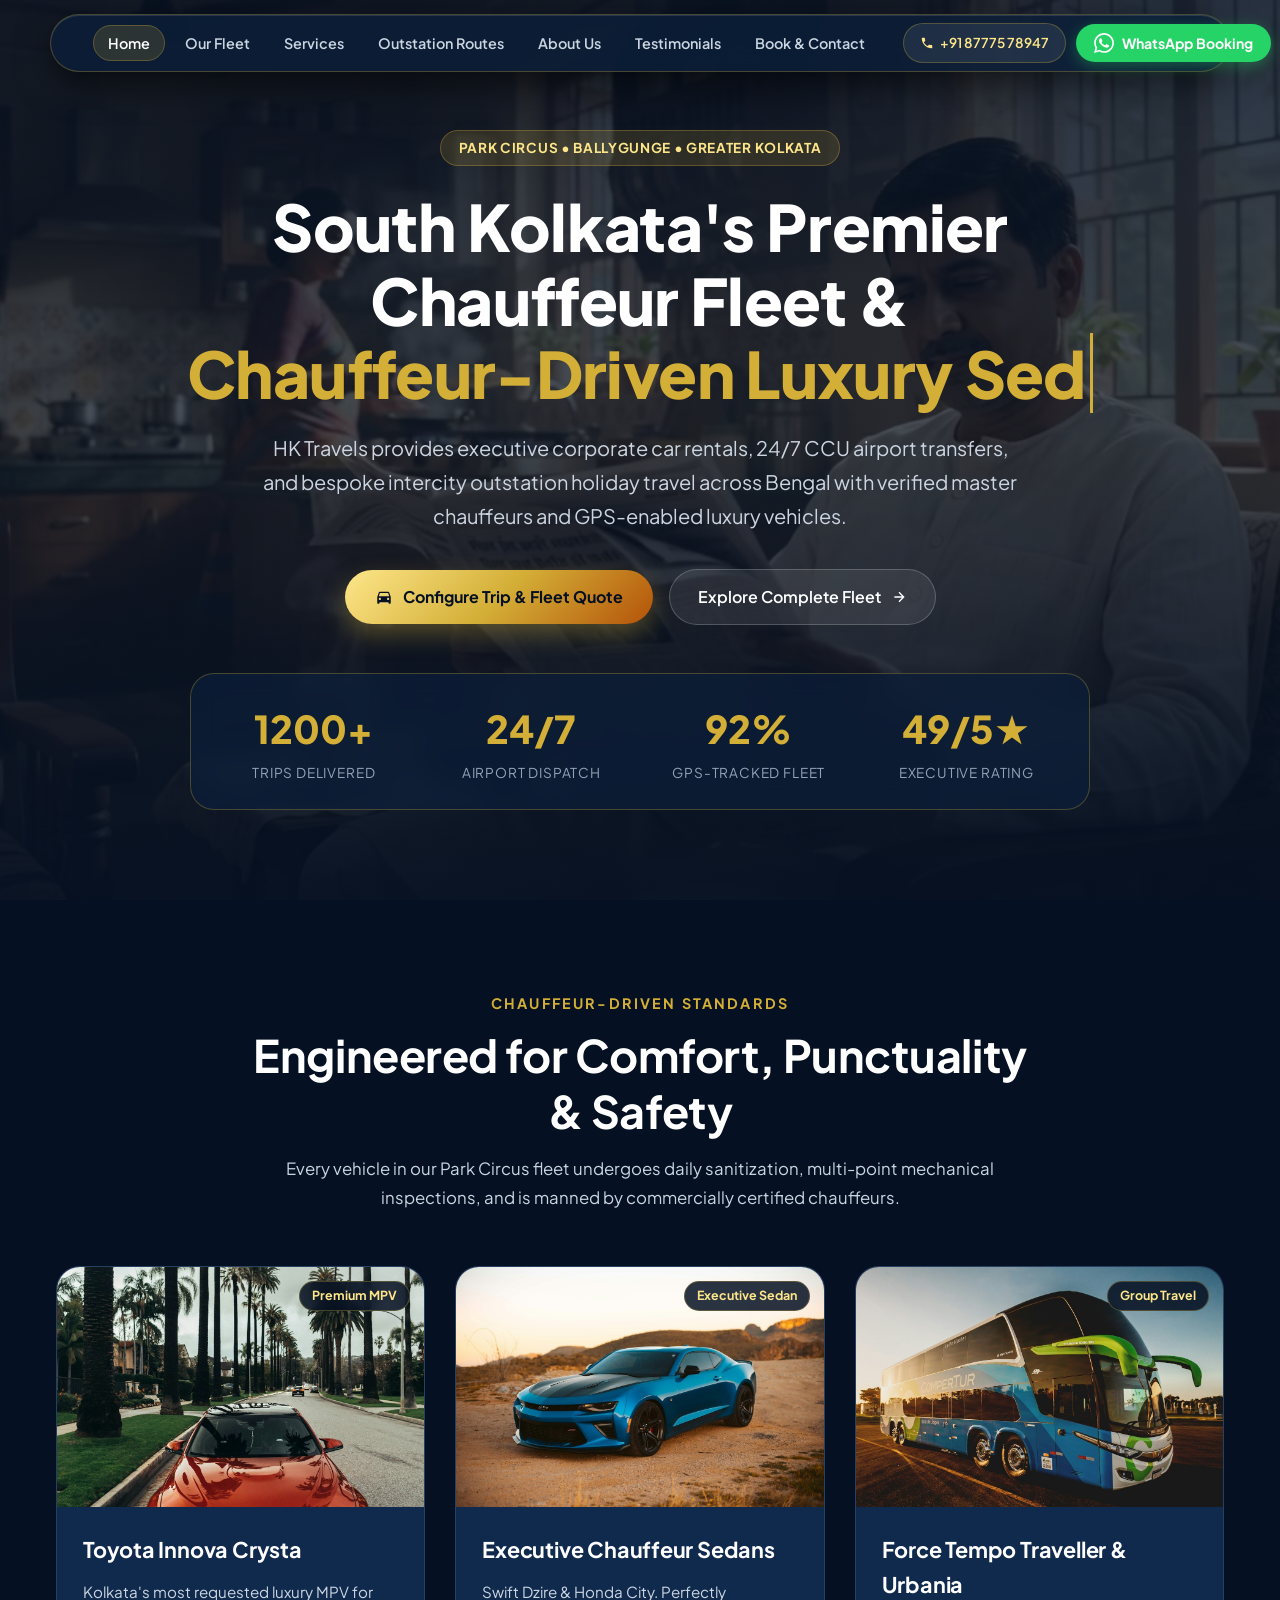
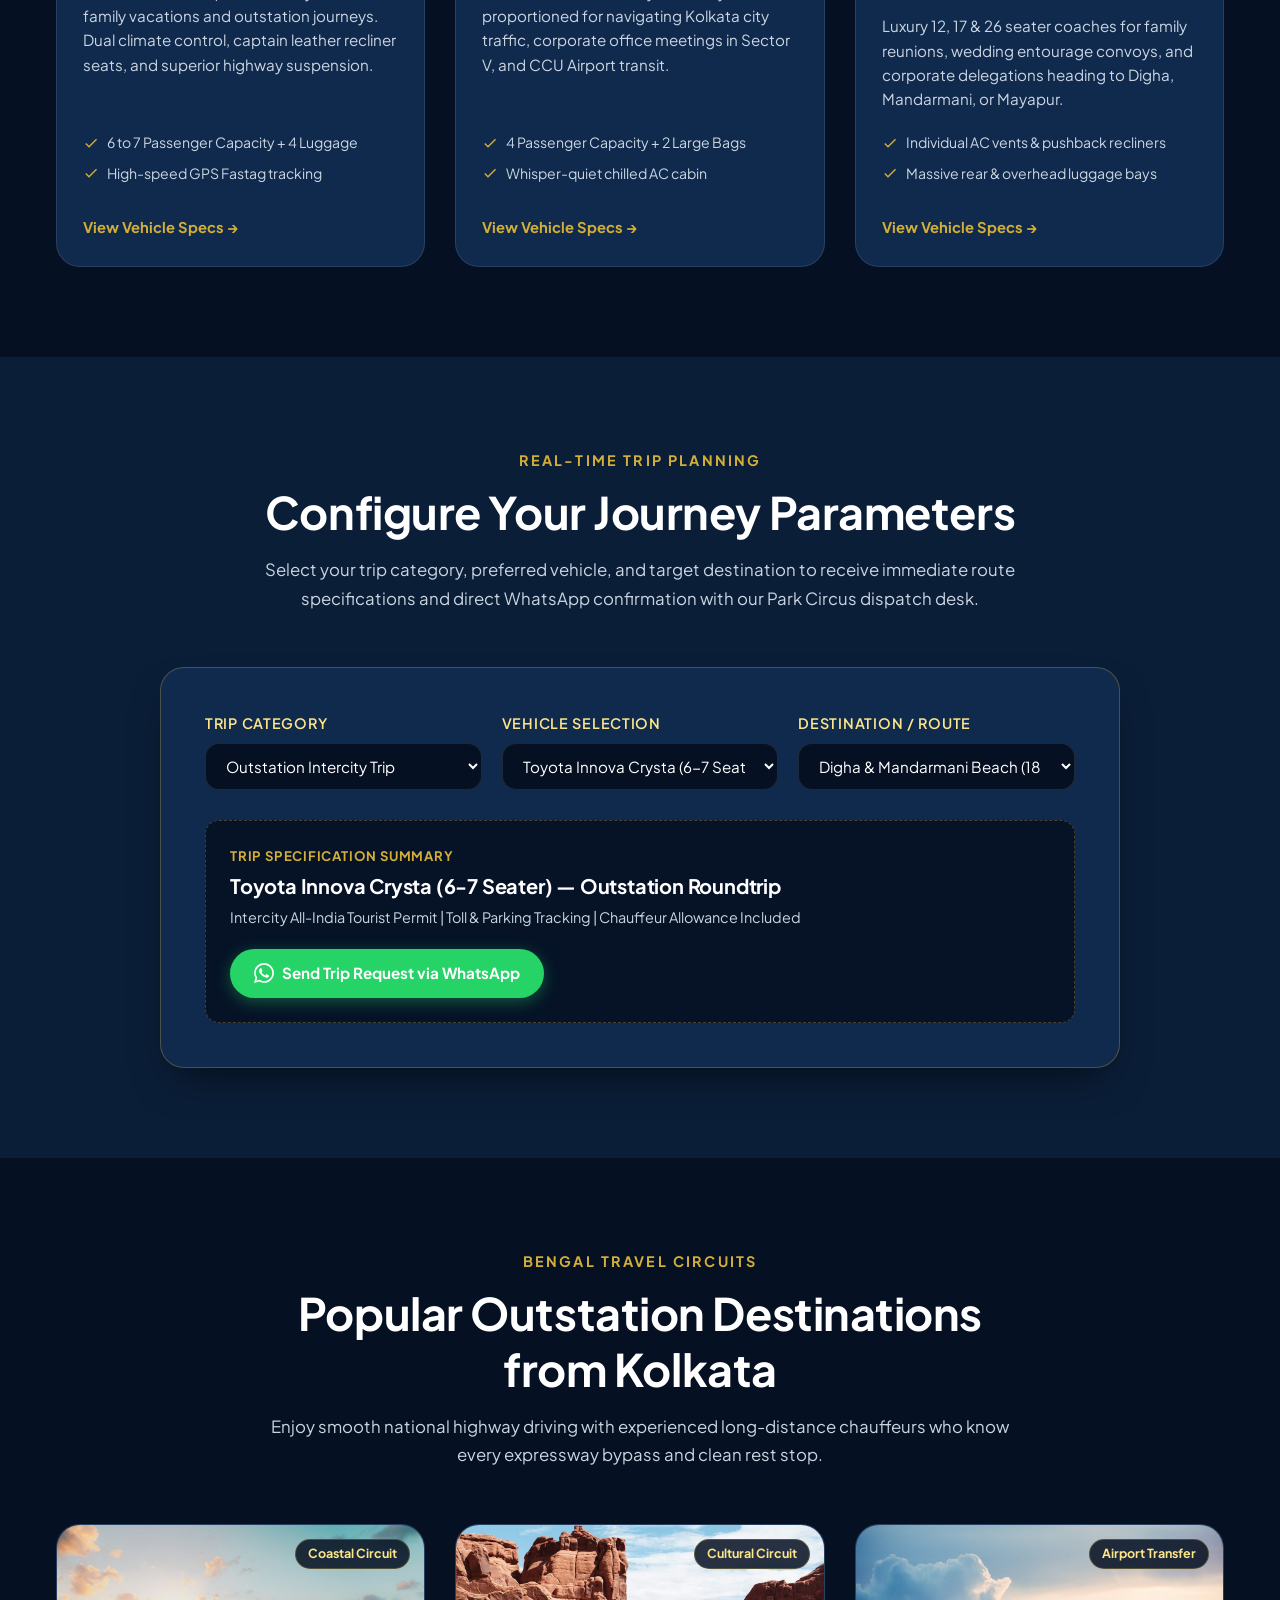
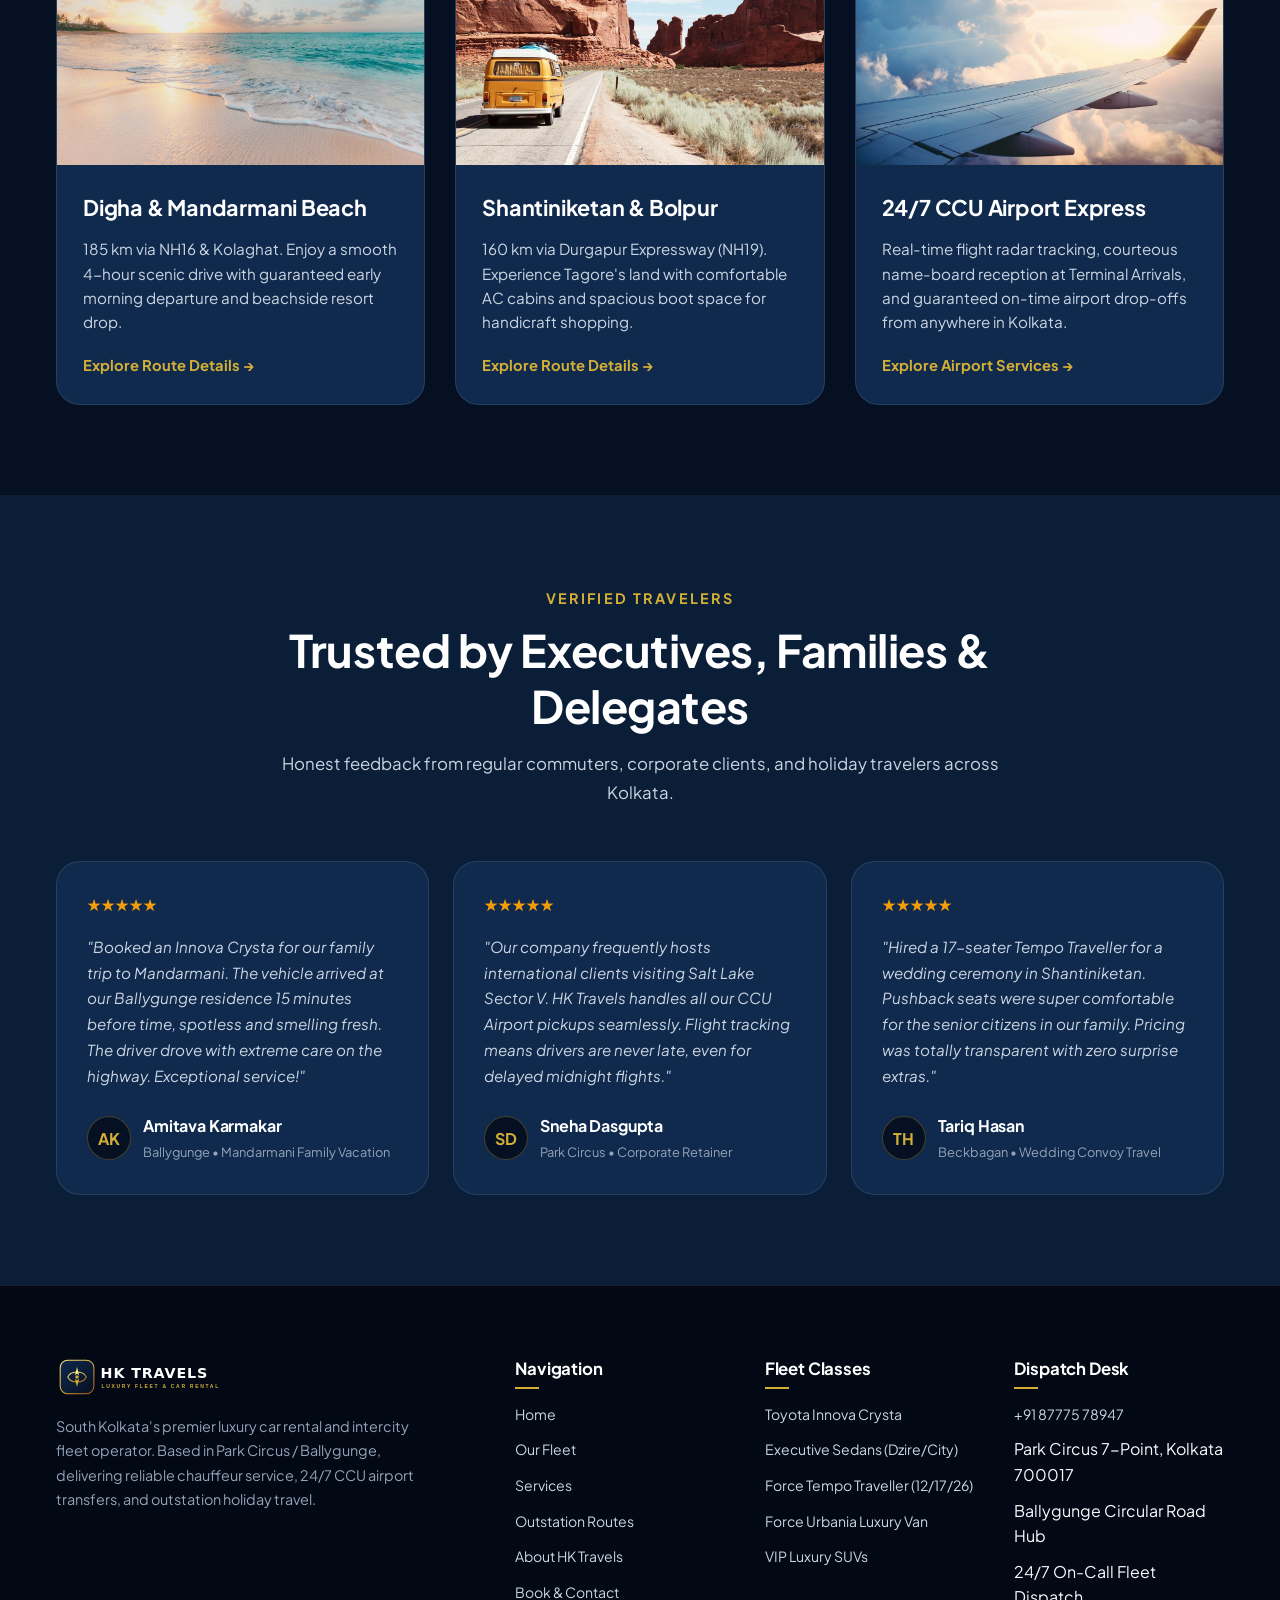
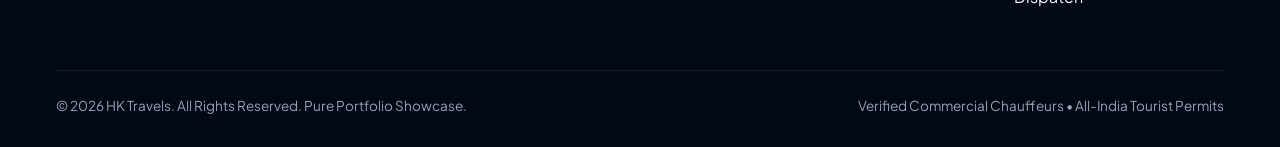
==== index.html @ 4081e583 "feat: complete luxury multi-page architecture showcase for HK Travels Park Circus Kolkata" ====
<!DOCTYPE html>
<html lang="en">
<head>
  <meta charset="UTF-8">
  <meta name="viewport" content="width=device-width, initial-scale=1.0">
  <title>HK Travels | Luxury Car Rental &amp; Intercity Chauffeur Fleet Park Circus, Kolkata</title>
  <meta name="description" content="Premier chauffeur-driven car rental and outstation travel fleet in Park Circus / Ballygunge, Kolkata. Airport transfers, Toyota Innova Crysta, luxury sedans, and Tempo Travellers.">
  <link rel="icon" type="image/svg+xml" href="assets/images/favicon.svg">
  <link rel="icon" type="image/png" sizes="32x32" href="assets/images/favicon-32x32.png">
  <link rel="apple-touch-icon" href="assets/images/apple-touch-icon.png">
  <link rel="preconnect" href="https://fonts.googleapis.com">
  <link rel="preconnect" href="https://fonts.gstatic.com" crossorigin>
  <link href="https://fonts.googleapis.com/css2?family=Plus+Jakarta+Sans:wght@500;600;700;800&family=Inter:wght@400;500;600;700&display=swap" rel="stylesheet">
  <link rel="stylesheet" href="style.css">
</head>
<body>

  <!-- TheDivine Floating Pill Navbar -->
  <header class="nav-header-wrapper">
    <nav class="the-divine-nav" aria-label="Main Navigation">
      <a href="index.html" class="nav-brand">
        <img src="assets/images/logo.svg" alt="HK Travels Logo">
      </a>
      <ul class="nav-links">
        <li><a href="index.html" class="nav-link active">Home</a></li>
        <li><a href="fleet.html" class="nav-link">Our Fleet</a></li>
        <li><a href="services.html" class="nav-link">Services</a></li>
        <li><a href="routes.html" class="nav-link">Outstation Routes</a></li>
        <li><a href="about.html" class="nav-link">About Us</a></li>
        <li><a href="reviews.html" class="nav-link">Testimonials</a></li>
        <li><a href="contact.html" class="nav-link">Book &amp; Contact</a></li>
      </ul>
      <div class="nav-actions">
        <a href="tel:+918777578947" class="btn-nav-call" title="Call HK Travels 24/7">
          <svg width="14" height="14" viewBox="0 0 24 24" fill="currentColor"><path d="M20 15.5c-1.2 0-2.4-.2-3.6-.6-.3-.1-.7 0-1 .2l-2.2 2.2c-2.8-1.4-5.1-3.8-6.6-6.6l2.2-2.2c.3-.3.4-.7.2-1-.4-1.1-.6-2.3-.6-3.5 0-.6-.4-1-1-1H4c-.6 0-1 .4-1 1 0 9.4 7.6 17 17 17 .6 0 1-.4 1-1v-3.5c0-.6-.4-1-1-1z"/></svg>
          +91 87775 78947
        </a>
        <a href="https://wa.me/918777578947?text=Hello%20HK%20Travels!%20I%20would%20like%20to%20inquire%20about%20booking%20a%20chauffeur-driven%20cab." target="_blank" rel="noopener noreferrer" class="btn-nav-wa" title="WhatsApp Booking">
          <svg class="wa-icon-white" viewBox="0 0 24 24"><path d="M.057 24l1.687-6.163c-1.041-1.804-1.588-3.849-1.587-5.946.003-6.556 5.338-11.891 11.893-11.891 3.181.001 6.167 1.24 8.413 3.488 2.245 2.248 3.481 5.236 3.48 8.414-.003 6.557-5.338 11.892-11.893 11.892-1.99-.001-3.951-.5-5.688-1.448l-6.305 1.654zm6.597-3.807c1.676.995 3.276 1.591 5.392 1.592 5.448 0 9.886-4.434 9.889-9.885.002-5.462-4.415-9.89-9.881-9.892-5.452 0-9.887 4.434-9.889 9.884-.001 2.225.651 3.891 1.746 5.634l-.999 3.648 3.742-.981zm11.387-5.464c-.074-.124-.272-.198-.57-.347-.297-.149-1.758-.868-2.031-.967-.272-.099-.47-.149-.669.149-.198.297-.768.967-.941 1.165-.173.198-.347.223-.644.074-.297-.149-1.255-.462-2.39-1.475-.883-.788-1.48-1.761-1.653-2.059-.173-.297-.018-.458.13-.606.134-.133.297-.347.446-.521.151-.172.2-.296.3-.495.099-.198.05-.372-.025-.521-.075-.148-.669-1.611-.916-2.206-.242-.579-.487-.501-.669-.51l-.57-.01c-.198 0-.52.074-.792.372s-1.04 1.016-1.04 2.479 1.065 2.876 1.213 3.074c.149.198 2.095 3.2 5.076 4.487.709.306 1.263.489 1.694.626.712.226 1.36.194 1.872.118.571-.085 1.758-.719 2.006-1.413.248-.695.248-1.29.173-1.414z"/></svg>
          WhatsApp Booking
        </a>
        <button class="mobile-nav-toggle" aria-label="Toggle navigation">
          <svg width="24" height="24" viewBox="0 0 24 24" stroke="currentColor" stroke-width="2" fill="none"><path d="M4 6h16M4 12h16M4 18h16"/></svg>
        </button>
      </div>
    </nav>
  </header>

  <!-- Mobile Drawer -->
  <div class="mobile-nav-drawer">
    <a href="index.html" class="nav-link active">Home</a>
    <a href="fleet.html" class="nav-link">Our Fleet</a>
    <a href="services.html" class="nav-link">Services</a>
    <a href="routes.html" class="nav-link">Outstation Routes</a>
    <a href="about.html" class="nav-link">About Us</a>
    <a href="reviews.html" class="nav-link">Testimonials</a>
    <a href="contact.html" class="nav-link">Book &amp; Contact</a>
  </div>

  <!-- Hero Section with 16:9 Video -->
  <section class="hero-section">
    <div class="hero-video-wrapper">
      <video class="hero-video" autoplay loop muted playsinline poster="assets/images/hero-poster.jpg">
        <source src="assets/videos/hero.mp4" type="video/mp4">
        Your browser does not support HTML5 video.
      </video>
      <div class="hero-overlay"></div>
    </div>
    <div class="hero-content">
      <div class="hero-badge">Park Circus • Ballygunge • Greater Kolkata</div>
      <h1 class="hero-title">
        South Kolkata's Premier Chauffeur Fleet &amp;<br>
        <span class="typewriter-text">Chauffeur-Driven Luxury Sedans</span>
      </h1>
      <p class="hero-subtitle">
        HK Travels provides executive corporate car rentals, 24/7 CCU airport transfers, and bespoke intercity outstation holiday travel across Bengal with verified master chauffeurs and GPS-enabled luxury vehicles.
      </p>
      <div class="hero-ctas">
        <a href="#booking-estimator" class="btn-primary">
          <svg width="18" height="18" viewBox="0 0 24 24" fill="currentColor"><path d="M18.92 6.01C18.72 5.42 18.16 5 17.5 5h-11c-.66 0-1.21.42-1.42 1.01L3 12v8c0 .55.45 1 1 1h1c.55 0 1-.45 1-1v-1h12v1c0 .55.45 1 1 1h1c.55 0 1-.45 1-1v-8l-2.08-5.99zM6.5 16c-.83 0-1.5-.67-1.5-1.5S5.67 13 6.5 13s1.5.67 1.5 1.5S7.33 16 6.5 16zm11 0c-.83 0-1.5-.67-1.5-1.5s.67-1.5 1.5-1.5 1.5.67 1.5 1.5-.67 1.5-1.5 1.5zM5 11l1.5-4.5h11L19 11H5z"/></svg>
          Configure Trip &amp; Fleet Quote
        </a>
        <a href="fleet.html" class="btn-secondary">
          Explore Complete Fleet
          <svg width="16" height="16" viewBox="0 0 24 24" fill="none" stroke="currentColor" stroke-width="2"><path d="M5 12h14M12 5l7 7-7 7"/></svg>
        </a>
      </div>

      <!-- Live Telemetry Strip -->
      <div class="hero-telemetry">
        <div class="telemetry-item">
          <span class="telemetry-val" data-target="1200" data-suffix="+">1,200+</span>
          <span class="telemetry-label">Trips Delivered</span>
        </div>
        <div class="telemetry-item">
          <span class="telemetry-val" data-target="24" data-suffix="/7">24/7</span>
          <span class="telemetry-label">Airport Dispatch</span>
        </div>
        <div class="telemetry-item">
          <span class="telemetry-val" data-target="100" data-suffix="%">100%</span>
          <span class="telemetry-label">GPS-Tracked Fleet</span>
        </div>
        <div class="telemetry-item">
          <span class="telemetry-val" data-target="49" data-suffix="/5★">4.9/5★</span>
          <span class="telemetry-label">Executive Rating</span>
        </div>
      </div>
    </div>
  </section>

  <!-- Featured Fleet Section -->
  <section class="section">
    <div class="container">
      <div class="section-header">
        <span class="section-subtitle">Chauffeur-Driven Standards</span>
        <h2 class="section-title">Engineered for Comfort, Punctuality &amp; Safety</h2>
        <p class="section-desc">
          Every vehicle in our Park Circus fleet undergoes daily sanitization, multi-point mechanical inspections, and is manned by commercially certified chauffeurs.
        </p>
      </div>

      <div class="fleet-grid">
        <div class="card-luxury">
          <div class="card-img-wrap">
            <img src="assets/images/fleet-innova-crysta.jpg" alt="Toyota Innova Crysta MPV" loading="lazy">
            <span class="card-badge">Premium MPV</span>
          </div>
          <div class="card-body">
            <h3 class="card-title">Toyota Innova Crysta</h3>
            <p class="card-desc">
              Kolkata's most requested luxury MPV for family vacations and outstation journeys. Dual climate control, captain leather recliner seats, and superior highway suspension.
            </p>
            <ul class="card-features">
              <li><svg viewBox="0 0 24 24"><path d="M9 16.17L4.83 12l-1.42 1.41L9 19 21 7l-1.41-1.41z"/></svg> 6 to 7 Passenger Capacity + 4 Luggage</li>
              <li><svg viewBox="0 0 24 24"><path d="M9 16.17L4.83 12l-1.42 1.41L9 19 21 7l-1.41-1.41z"/></svg> High-speed GPS Fastag tracking</li>
            </ul>
            <a href="fleet.html" class="card-cta">View Vehicle Specs &rarr;</a>
          </div>
        </div>

        <div class="card-luxury">
          <div class="card-img-wrap">
            <img src="assets/images/fleet-luxury-sedan.jpg" alt="Executive Sedans" loading="lazy">
            <span class="card-badge">Executive Sedan</span>
          </div>
          <div class="card-body">
            <h3 class="card-title">Executive Chauffeur Sedans</h3>
            <p class="card-desc">
              Swift Dzire &amp; Honda City. Perfectly proportioned for navigating Kolkata city traffic, corporate office meetings in Sector V, and CCU Airport transit.
            </p>
            <ul class="card-features">
              <li><svg viewBox="0 0 24 24"><path d="M9 16.17L4.83 12l-1.42 1.41L9 19 21 7l-1.41-1.41z"/></svg> 4 Passenger Capacity + 2 Large Bags</li>
              <li><svg viewBox="0 0 24 24"><path d="M9 16.17L4.83 12l-1.42 1.41L9 19 21 7l-1.41-1.41z"/></svg> Whisper-quiet chilled AC cabin</li>
            </ul>
            <a href="fleet.html" class="card-cta">View Vehicle Specs &rarr;</a>
          </div>
        </div>

        <div class="card-luxury">
          <div class="card-img-wrap">
            <img src="assets/images/fleet-tempo-traveller.jpg" alt="Force Tempo Traveller" loading="lazy">
            <span class="card-badge">Group Travel</span>
          </div>
          <div class="card-body">
            <h3 class="card-title">Force Tempo Traveller &amp; Urbania</h3>
            <p class="card-desc">
              Luxury 12, 17 &amp; 26 seater coaches for family reunions, wedding entourage convoys, and corporate delegations heading to Digha, Mandarmani, or Mayapur.
            </p>
            <ul class="card-features">
              <li><svg viewBox="0 0 24 24"><path d="M9 16.17L4.83 12l-1.42 1.41L9 19 21 7l-1.41-1.41z"/></svg> Individual AC vents &amp; pushback recliners</li>
              <li><svg viewBox="0 0 24 24"><path d="M9 16.17L4.83 12l-1.42 1.41L9 19 21 7l-1.41-1.41z"/></svg> Massive rear &amp; overhead luggage bays</li>
            </ul>
            <a href="fleet.html" class="card-cta">View Vehicle Specs &rarr;</a>
          </div>
        </div>
      </div>
    </div>
  </section>

  <!-- Interactive Trip & Fleet Intake Widget -->
  <section id="booking-estimator" class="section section-alt">
    <div class="container">
      <div class="section-header">
        <span class="section-subtitle">Real-Time Trip Planning</span>
        <h2 class="section-title">Configure Your Journey Parameters</h2>
        <p class="section-desc">
          Select your trip category, preferred vehicle, and target destination to receive immediate route specifications and direct WhatsApp confirmation with our Park Circus dispatch desk.
        </p>
      </div>

      <div class="estimator-widget">
        <div class="estimator-grid">
          <div class="form-group">
            <label for="tripType">Trip Category</label>
            <select id="tripType" class="form-select">
              <option value="CCU Airport Transfer">CCU Airport Pickup / Drop (24/7)</option>
              <option value="Outstation Roundtrip" selected>Outstation Intercity Trip</option>
              <option value="Local City Rental (8 Hr / 80 Km)">Local City Rental (8 Hr / 80 Km)</option>
              <option value="Wedding / Corporate Retainer">Wedding Convoy / Corporate Fleet</option>
            </select>
          </div>

          <div class="form-group">
            <label for="vehicleClass">Vehicle Selection</label>
            <select id="vehicleClass" class="form-select">
              <option value="Toyota Innova Crysta (6-7 Seater)" selected>Toyota Innova Crysta (6-7 Seater)</option>
              <option value="Executive Sedan (Swift Dzire / City)">Executive Sedan (Swift Dzire / City)</option>
              <option value="Force Tempo Traveller (12-17 Seater)">Force Tempo Traveller (12-17 Seater)</option>
              <option value="Luxury VIP SUV (Fortuner / Benz)">Luxury VIP SUV (Fortuner / Benz)</option>
            </select>
          </div>

          <div class="form-group">
            <label for="tripDest">Destination / Route</label>
            <select id="tripDest" class="form-select">
              <option value="Digha &amp; Mandarmani Beach">Digha &amp; Mandarmani Beach (185 km)</option>
              <option value="Shantiniketan Cultural Circuit">Shantiniketan &amp; Bolpur (165 km)</option>
              <option value="Mayapur ISKCON Heritage">Mayapur &amp; Nabadwip (130 km)</option>
              <option value="Sundarbans Gateway (Godkhali)">Sundarbans Gateway (100 km)</option>
              <option value="CCU Airport Flight Transit">CCU Airport &bull; Kolkata Terminal</option>
              <option value="Kolkata Local Metropolitan">Kolkata City Local Tour</option>
            </select>
          </div>
        </div>

        <div class="estimator-output">
          <div class="est-specs">
            <span class="est-badge">Trip Specification Summary</span>
            <h3 id="estTitle" class="est-title">Toyota Innova Crysta (6-7 Seater) — Outstation Roundtrip</h3>
            <p id="estTimeline" class="est-timeline">Route: Digha &amp; Mandarmani Beach | Verified Chauffeur, Sanitized Cabin &amp; Fastag GPS Tracking</p>
          </div>
          <a id="estWaBtn" href="https://wa.me/918777578947" target="_blank" rel="noopener noreferrer" class="btn-nav-wa" style="padding: 12px 24px; font-size: 0.95rem;">
            <svg class="wa-icon-white" viewBox="0 0 24 24"><path d="M.057 24l1.687-6.163c-1.041-1.804-1.588-3.849-1.587-5.946.003-6.556 5.338-11.891 11.893-11.891 3.181.001 6.167 1.24 8.413 3.488 2.245 2.248 3.481 5.236 3.48 8.414-.003 6.557-5.338 11.892-11.893 11.892-1.99-.001-3.951-.5-5.688-1.448l-6.305 1.654zm6.597-3.807c1.676.995 3.276 1.591 5.392 1.592 5.448 0 9.886-4.434 9.889-9.885.002-5.462-4.415-9.89-9.881-9.892-5.452 0-9.887 4.434-9.889 9.884-.001 2.225.651 3.891 1.746 5.634l-.999 3.648 3.742-.981zm11.387-5.464c-.074-.124-.272-.198-.57-.347-.297-.149-1.758-.868-2.031-.967-.272-.099-.47-.149-.669.149-.198.297-.768.967-.941 1.165-.173.198-.347.223-.644.074-.297-.149-1.255-.462-2.39-1.475-.883-.788-1.48-1.761-1.653-2.059-.173-.297-.018-.458.13-.606.134-.133.297-.347.446-.521.151-.172.2-.296.3-.495.099-.198.05-.372-.025-.521-.075-.148-.669-1.611-.916-2.206-.242-.579-.487-.501-.669-.51l-.57-.01c-.198 0-.52.074-.792.372s-1.04 1.016-1.04 2.479 1.065 2.876 1.213 3.074c.149.198 2.095 3.2 5.076 4.487.709.306 1.263.489 1.694.626.712.226 1.36.194 1.872.118.571-.085 1.758-.719 2.006-1.413.248-.695.248-1.29.173-1.414z"/></svg>
            Send Trip Request via WhatsApp
          </a>
        </div>
      </div>
    </div>
  </section>

  <!-- Popular Outstation Routes Strip -->
  <section class="section">
    <div class="container">
      <div class="section-header">
        <span class="section-subtitle">Bengal Travel Circuits</span>
        <h2 class="section-title">Popular Outstation Destinations from Kolkata</h2>
        <p class="section-desc">
          Enjoy smooth national highway driving with experienced long-distance chauffeurs who know every expressway bypass and clean rest stop.
        </p>
      </div>

      <div class="fleet-grid">
        <div class="card-luxury">
          <div class="card-img-wrap">
            <img src="assets/images/digha-beach-trip.jpg" alt="Digha Beach Drive" loading="lazy">
            <span class="card-badge">Coastal Circuit</span>
          </div>
          <div class="card-body">
            <h3 class="card-title">Digha &amp; Mandarmani Beach</h3>
            <p class="card-desc">
              185 km via NH16 &amp; Kolaghat. Enjoy a smooth 4-hour scenic drive with guaranteed early morning departure and beachside resort drop.
            </p>
            <a href="routes.html" class="card-cta">Explore Route Details &rarr;</a>
          </div>
        </div>

        <div class="card-luxury">
          <div class="card-img-wrap">
            <img src="assets/images/outstation-highway-drive.jpg" alt="Shantiniketan Drive" loading="lazy">
            <span class="card-badge">Cultural Circuit</span>
          </div>
          <div class="card-body">
            <h3 class="card-title">Shantiniketan &amp; Bolpur</h3>
            <p class="card-desc">
              160 km via Durgapur Expressway (NH19). Experience Tagore's land with comfortable AC cabins and spacious boot space for handicraft shopping.
            </p>
            <a href="routes.html" class="card-cta">Explore Route Details &rarr;</a>
          </div>
        </div>

        <div class="card-luxury">
          <div class="card-img-wrap">
            <img src="assets/images/airport-transfer-vip.jpg" alt="CCU Airport" loading="lazy">
            <span class="card-badge">Airport Transfer</span>
          </div>
          <div class="card-body">
            <h3 class="card-title">24/7 CCU Airport Express</h3>
            <p class="card-desc">
              Real-time flight radar tracking, courteous name-board reception at Terminal Arrivals, and guaranteed on-time airport drop-offs from anywhere in Kolkata.
            </p>
            <a href="services.html" class="card-cta">Explore Airport Services &rarr;</a>
          </div>
        </div>
      </div>
    </div>
  </section>

  <!-- Client Reviews -->
  <section class="section section-alt">
    <div class="container">
      <div class="section-header">
        <span class="section-subtitle">Verified Travelers</span>
        <h2 class="section-title">Trusted by Executives, Families &amp; Delegates</h2>
        <p class="section-desc">
          Honest feedback from regular commuters, corporate clients, and holiday travelers across Kolkata.
        </p>
      </div>

      <div class="reviews-grid">
        <div class="review-card">
          <div class="review-stars">★★★★★</div>
          <p class="review-text">
            "Booked an Innova Crysta for our family trip to Mandarmani. The vehicle arrived at our Ballygunge residence 15 minutes before time, spotless and smelling fresh. The driver drove with extreme care on the highway. Exceptional service!"
          </p>
          <div class="review-author">
            <div class="author-avatar">AK</div>
            <div class="author-meta">
              <h4>Amitava Karmakar</h4>
              <span>Ballygunge • Mandarmani Family Vacation</span>
            </div>
          </div>
        </div>

        <div class="review-card">
          <div class="review-stars">★★★★★</div>
          <p class="review-text">
            "Our company frequently hosts international clients visiting Salt Lake Sector V. HK Travels handles all our CCU Airport pickups seamlessly. Flight tracking means drivers are never late, even for delayed midnight flights."
          </p>
          <div class="review-author">
            <div class="author-avatar">SD</div>
            <div class="author-meta">
              <h4>Sneha Dasgupta</h4>
              <span>Park Circus • Corporate Retainer</span>
            </div>
          </div>
        </div>

        <div class="review-card">
          <div class="review-stars">★★★★★</div>
          <p class="review-text">
            "Hired a 17-seater Tempo Traveller for a wedding ceremony in Shantiniketan. Pushback seats were super comfortable for the senior citizens in our family. Pricing was totally transparent with zero surprise extras."
          </p>
          <div class="review-author">
            <div class="author-avatar">TH</div>
            <div class="author-meta">
              <h4>Tariq Hasan</h4>
              <span>Beckbagan • Wedding Convoy Travel</span>
            </div>
          </div>
        </div>
      </div>
    </div>
  </section>

  <!-- Footer -->
  <footer class="site-footer">
    <div class="container">
      <div class="footer-grid">
        <div class="footer-brand">
          <img src="assets/images/logo.svg" alt="HK Travels" style="height: 42px;">
          <p>
            South Kolkata's premier luxury car rental and intercity fleet operator. Based in Park Circus / Ballygunge, delivering reliable chauffeur service, 24/7 CCU airport transfers, and outstation holiday travel.
          </p>
        </div>
        <div class="footer-col">
          <h4>Navigation</h4>
          <ul>
            <li><a href="index.html">Home</a></li>
            <li><a href="fleet.html">Our Fleet</a></li>
            <li><a href="services.html">Services</a></li>
            <li><a href="routes.html">Outstation Routes</a></li>
            <li><a href="about.html">About HK Travels</a></li>
            <li><a href="contact.html">Book &amp; Contact</a></li>
          </ul>
        </div>
        <div class="footer-col">
          <h4>Fleet Classes</h4>
          <ul>
            <li><a href="fleet.html">Toyota Innova Crysta</a></li>
            <li><a href="fleet.html">Executive Sedans (Dzire/City)</a></li>
            <li><a href="fleet.html">Force Tempo Traveller (12/17/26)</a></li>
            <li><a href="fleet.html">Force Urbania Luxury Van</a></li>
            <li><a href="fleet.html">VIP Luxury SUVs</a></li>
          </ul>
        </div>
        <div class="footer-col">
          <h4>Dispatch Desk</h4>
          <ul>
            <li><a href="tel:+918777578947">+91 87775 78947</a></li>
            <li>Park Circus 7-Point, Kolkata 700017</li>
            <li>Ballygunge Circular Road Hub</li>
            <li>24/7 On-Call Fleet Dispatch</li>
          </ul>
        </div>
      </div>

      <div class="footer-bottom">
        <p>&copy; 2026 HK Travels. All Rights Reserved. Pure Portfolio Showcase.</p>
        <p>Verified Commercial Chauffeurs &bull; All-India Tourist Permits</p>
      </div>
    </div>
  </footer>

  <script src="main.js"></script>
</body>
</html>
---- style.css ----
/* HK Travels - Luxury Midnight Sapphire & Gold Theme */
:root {
  --bg-primary: #051022;
  --bg-secondary: #0b1e38;
  --bg-surface: #102a4e;
  --bg-card: rgba(16, 42, 78, 0.7);
  --bg-glass: rgba(11, 30, 56, 0.85);
  --border-gold: rgba(212, 175, 55, 0.3);
  --border-gold-glow: rgba(212, 175, 55, 0.6);
  --border-subtle: rgba(255, 255, 255, 0.1);
  --text-primary: #f8fafc;
  --text-secondary: #cbd5e1;
  --text-muted: #94a3b8;
  --accent-gold: #d4af37;
  --accent-gold-light: #fde68a;
  --accent-gold-dark: #b45309;
  --accent-amber: #f59e0b;
  --whatsapp-green: #25D366;
  --whatsapp-hover: #1ebd5a;
  --shadow-card: 0 20px 40px -15px rgba(0, 0, 0, 0.6);
  --shadow-gold: 0 10px 30px -10px rgba(212, 175, 55, 0.3);
  --radius-sm: 8px;
  --radius-md: 14px;
  --radius-lg: 24px;
  --radius-pill: 9999px;
  --transition: all 0.3s cubic-bezier(0.16, 1, 0.3, 1);
}

*, *::before, *::after {
  box-sizing: border-box;
  margin: 0;
  padding: 0;
}

html {
  font-family: 'Plus Jakarta Sans', 'Inter', system-ui, -apple-system, sans-serif;
  background-color: var(--bg-primary);
  color: var(--text-primary);
  scroll-behavior: smooth;
  overflow-x: hidden;
}

body {
  line-height: 1.6;
  background-color: var(--bg-primary);
  overflow-x: hidden;
  position: relative;
  min-height: 100vh;
}

/* Typography */
h1, h2, h3, h4, .font-heading {
  font-family: 'Plus Jakarta Sans', system-ui, sans-serif;
  letter-spacing: -0.01em;
  font-weight: 700;
  color: #ffffff;
}

a {
  color: inherit;
  text-decoration: none;
}

img, video {
  max-width: 100%;
  height: auto;
  display: block;
}

/* =========================================
   TheDivine Floating Pill Navbar
   ========================================= */
.nav-header-wrapper {
  position: fixed;
  top: 14px;
  left: 0;
  width: 100%;
  display: flex;
  justify-content: center;
  align-items: center;
  z-index: 1000;
  padding: 0 16px;
  pointer-events: none;
}

.the-divine-nav {
  pointer-events: auto;
  display: flex;
  align-items: center;
  justify-content: space-between;
  gap: 1.5rem;
  padding: 8px 18px;
  background: var(--bg-glass);
  backdrop-filter: blur(16px);
  -webkit-backdrop-filter: blur(16px);
  border: 1px solid var(--border-gold);
  border-radius: var(--radius-pill);
  box-shadow: 0 12px 35px rgba(0, 0, 0, 0.55), inset 0 1px 0 rgba(255, 255, 255, 0.12);
  max-width: 1180px;
  width: 100%;
}

.nav-brand {
  display: flex;
  align-items: center;
  gap: 10px;
  text-decoration: none;
}

.nav-brand img {
  height: 38px;
  width: auto;
}

.nav-links {
  display: flex;
  align-items: center;
  gap: 6px;
  list-style: none;
}

.nav-link {
  color: var(--text-secondary);
  font-size: 0.9rem;
  font-weight: 600;
  padding: 8px 14px;
  border-radius: var(--radius-pill);
  transition: var(--transition);
  white-space: nowrap;
}

.nav-link:hover, .nav-link.active {
  color: #ffffff;
  background: rgba(212, 175, 55, 0.16);
  border: 1px solid var(--border-gold);
}

.nav-actions {
  display: flex;
  align-items: center;
  gap: 10px;
}

.btn-nav-call {
  display: inline-flex;
  align-items: center;
  gap: 6px;
  padding: 8px 16px;
  border-radius: var(--radius-pill);
  background: rgba(255, 255, 255, 0.08);
  border: 1px solid var(--border-gold);
  color: var(--accent-gold-light);
  font-size: 0.85rem;
  font-weight: 600;
  transition: var(--transition);
  white-space: nowrap;
}

.btn-nav-call:hover {
  background: var(--accent-gold);
  color: var(--bg-primary);
}

/* High-contrast WhatsApp CTA Button */
.btn-nav-wa {
  display: inline-flex;
  align-items: center;
  gap: 8px;
  background-color: var(--whatsapp-green);
  color: #ffffff !important;
  font-size: 0.88rem;
  font-weight: 700;
  padding: 8px 18px;
  border-radius: var(--radius-pill);
  box-shadow: 0 4px 15px rgba(37, 211, 102, 0.35);
  transition: var(--transition);
  white-space: nowrap;
  border: none;
}

.btn-nav-wa:hover {
  background-color: var(--whatsapp-hover);
  transform: translateY(-2px);
  box-shadow: 0 6px 20px rgba(37, 211, 102, 0.5);
}

.wa-icon-white {
  width: 20px;
  height: 20px;
  fill: #ffffff;
}

.mobile-nav-toggle {
  display: none;
  background: transparent;
  border: none;
  cursor: pointer;
  padding: 6px;
  color: var(--text-primary);
}

.mobile-nav-drawer {
  position: fixed;
  top: 75px;
  left: 16px;
  right: 16px;
  background: var(--bg-surface);
  border: 1px solid var(--border-gold);
  border-radius: var(--radius-lg);
  padding: 24px;
  display: none;
  flex-direction: column;
  gap: 16px;
  z-index: 999;
  box-shadow: var(--shadow-card);
}

.mobile-nav-drawer.open {
  display: flex;
}

.mobile-nav-drawer .nav-link {
  font-size: 1.05rem;
  padding: 10px 14px;
}

/* =========================================
   Hero Section with 16:9 Video
   ========================================= */
.hero-section {
  position: relative;
  min-height: 100vh;
  display: flex;
  align-items: center;
  justify-content: center;
  padding: 120px 20px 80px;
  overflow: hidden;
}

.hero-video-wrapper {
  position: absolute;
  top: 0;
  left: 0;
  width: 100%;
  height: 100%;
  z-index: 1;
}

.hero-video {
  width: 100%;
  height: 100%;
  object-fit: cover;
  object-position: center;
}

.hero-overlay {
  position: absolute;
  top: 0;
  left: 0;
  width: 100%;
  height: 100%;
  background: linear-gradient(180deg, rgba(5, 16, 34, 0.85) 0%, rgba(5, 16, 34, 0.7) 50%, rgba(5, 16, 34, 0.96) 100%);
  z-index: 2;
}

.hero-content {
  position: relative;
  z-index: 3;
  max-width: 980px;
  text-align: center;
  margin: 0 auto;
}

.hero-badge {
  display: inline-flex;
  align-items: center;
  gap: 8px;
  padding: 6px 18px;
  border-radius: var(--radius-pill);
  background: rgba(212, 175, 55, 0.15);
  border: 1px solid var(--border-gold);
  color: var(--accent-gold-light);
  font-size: 0.85rem;
  font-weight: 700;
  letter-spacing: 0.05em;
  text-transform: uppercase;
  margin-bottom: 24px;
}

.hero-title {
  font-size: clamp(2.3rem, 5.2vw, 4rem);
  font-weight: 800;
  line-height: 1.15;
  margin-bottom: 20px;
  color: #ffffff;
}

.typewriter-text {
  color: var(--accent-gold);
  border-right: 3px solid var(--accent-gold);
  animation: blinkCursor 0.8s infinite;
  padding-right: 4px;
}

@keyframes blinkCursor {
  0%, 100% { border-color: transparent; }
  50% { border-color: var(--accent-gold); }
}

.hero-subtitle {
  font-size: clamp(1.05rem, 2vw, 1.25rem);
  color: var(--text-secondary);
  max-width: 760px;
  margin: 0 auto 36px;
  line-height: 1.7;
}

.hero-ctas {
  display: flex;
  align-items: center;
  justify-content: center;
  gap: 16px;
  flex-wrap: wrap;
  margin-bottom: 48px;
}

.btn-primary {
  display: inline-flex;
  align-items: center;
  gap: 10px;
  background: linear-gradient(135deg, #fde68a 0%, #d4af37 50%, #b45309 100%);
  color: #051022;
  font-weight: 700;
  font-size: 1rem;
  padding: 14px 30px;
  border-radius: var(--radius-pill);
  box-shadow: 0 10px 25px rgba(212, 175, 55, 0.35);
  transition: var(--transition);
  border: none;
}

.btn-primary:hover {
  transform: translateY(-3px);
  box-shadow: 0 14px 32px rgba(212, 175, 55, 0.5);
}

.btn-secondary {
  display: inline-flex;
  align-items: center;
  gap: 10px;
  background: rgba(255, 255, 255, 0.08);
  color: #ffffff;
  font-weight: 600;
  font-size: 1rem;
  padding: 14px 28px;
  border-radius: var(--radius-pill);
  border: 1px solid rgba(255, 255, 255, 0.2);
  transition: var(--transition);
}

.btn-secondary:hover {
  background: rgba(255, 255, 255, 0.16);
  border-color: var(--border-gold);
  color: var(--accent-gold-light);
}

/* Telemetry Counter Strip */
.hero-telemetry {
  display: grid;
  grid-template-columns: repeat(4, 1fr);
  gap: 20px;
  background: rgba(11, 30, 56, 0.75);
  backdrop-filter: blur(12px);
  border: 1px solid var(--border-gold);
  border-radius: var(--radius-lg);
  padding: 24px;
  max-width: 900px;
  margin: 0 auto;
}

.telemetry-item {
  text-align: center;
}

.telemetry-val {
  font-size: clamp(1.8rem, 3vw, 2.5rem);
  font-weight: 800;
  color: var(--accent-gold);
  display: block;
}

.telemetry-label {
  font-size: 0.85rem;
  color: var(--text-muted);
  text-transform: uppercase;
  letter-spacing: 0.06em;
  margin-top: 4px;
}

/* =========================================
   Sections & Layout
   ========================================= */
.section {
  padding: 90px 20px;
  position: relative;
}

.section-alt {
  background-color: var(--bg-secondary);
}

.container {
  max-width: 1200px;
  margin: 0 auto;
  padding: 0 16px;
}

.section-header {
  text-align: center;
  max-width: 780px;
  margin: 0 auto 54px;
}

.section-subtitle {
  color: var(--accent-gold);
  font-size: 0.9rem;
  font-weight: 700;
  text-transform: uppercase;
  letter-spacing: 0.15em;
  margin-bottom: 12px;
  display: inline-block;
}

.section-title {
  font-size: clamp(2rem, 3.8vw, 2.8rem);
  line-height: 1.25;
  margin-bottom: 16px;
}

.section-desc {
  color: var(--text-secondary);
  font-size: 1.05rem;
  line-height: 1.7;
}

/* =========================================
   Fleet Grid & Cards
   ========================================= */
.fleet-grid {
  display: grid;
  grid-template-columns: repeat(auto-fit, minmax(280px, 1fr));
  gap: 30px;
}

.card-luxury {
  background: var(--bg-surface);
  border: 1px solid var(--border-subtle);
  border-radius: var(--radius-lg);
  overflow: hidden;
  transition: var(--transition);
  display: flex;
  flex-direction: column;
}

.card-luxury:hover {
  transform: translateY(-6px);
  border-color: var(--border-gold);
  box-shadow: var(--shadow-card);
}

.card-img-wrap {
  position: relative;
  height: 240px;
  overflow: hidden;
}

.card-img-wrap img {
  width: 100%;
  height: 100%;
  object-fit: cover;
  transition: transform 0.6s ease;
}

.card-luxury:hover .card-img-wrap img {
  transform: scale(1.05);
}

.card-badge {
  position: absolute;
  top: 14px;
  right: 14px;
  background: rgba(5, 16, 34, 0.85);
  backdrop-filter: blur(8px);
  border: 1px solid var(--border-gold);
  color: var(--accent-gold-light);
  font-size: 0.78rem;
  font-weight: 700;
  padding: 4px 12px;
  border-radius: var(--radius-pill);
}

.card-body {
  padding: 26px;
  flex: 1;
  display: flex;
  flex-direction: column;
}

.card-title {
  font-size: 1.35rem;
  margin-bottom: 12px;
  color: #ffffff;
}

.card-desc {
  color: var(--text-secondary);
  font-size: 0.95rem;
  line-height: 1.6;
  margin-bottom: 20px;
  flex: 1;
}

.card-features {
  list-style: none;
  margin-bottom: 24px;
}

.card-features li {
  display: flex;
  align-items: center;
  gap: 8px;
  color: var(--text-secondary);
  font-size: 0.88rem;
  margin-bottom: 8px;
}

.card-features svg {
  width: 16px;
  height: 16px;
  fill: var(--accent-gold);
  flex-shrink: 0;
}

.card-cta {
  display: inline-flex;
  align-items: center;
  gap: 8px;
  color: var(--accent-gold);
  font-weight: 700;
  font-size: 0.92rem;
  transition: var(--transition);
}

.card-cta:hover {
  color: #ffffff;
  transform: translateX(4px);
}

/* =========================================
   Interactive Trip & Fleet Quote Intake Widget
   ========================================= */
.estimator-widget {
  background: var(--bg-surface);
  border: 1px solid var(--border-gold);
  border-radius: var(--radius-lg);
  padding: clamp(24px, 5vw, 44px);
  box-shadow: var(--shadow-card);
  max-width: 960px;
  margin: 0 auto;
}

.estimator-grid {
  display: grid;
  grid-template-columns: repeat(auto-fit, minmax(240px, 1fr));
  gap: 20px;
  margin-bottom: 30px;
}

.form-group label {
  display: block;
  font-size: 0.9rem;
  font-weight: 600;
  color: var(--accent-gold-light);
  margin-bottom: 8px;
  text-transform: uppercase;
  letter-spacing: 0.05em;
}

.form-select, .form-input, .form-textarea {
  width: 100%;
  padding: 12px 16px;
  background: var(--bg-primary);
  border: 1px solid var(--border-subtle);
  border-radius: var(--radius-md);
  color: #ffffff;
  font-family: inherit;
  font-size: 0.95rem;
  outline: none;
  transition: var(--transition);
}

.form-select:focus, .form-input:focus, .form-textarea:focus {
  border-color: var(--accent-gold);
  box-shadow: 0 0 0 3px rgba(212, 175, 55, 0.15);
}

.form-select option {
  background-color: var(--bg-primary);
  color: #ffffff;
}

.estimator-output {
  background: rgba(5, 16, 34, 0.85);
  border: 1px dashed var(--border-gold);
  border-radius: var(--radius-md);
  padding: 24px;
  display: flex;
  align-items: center;
  justify-content: space-between;
  gap: 20px;
  flex-wrap: wrap;
}

.est-specs {
  display: flex;
  flex-direction: column;
  gap: 4px;
}

.est-badge {
  color: var(--accent-gold);
  font-size: 0.82rem;
  font-weight: 700;
  text-transform: uppercase;
  letter-spacing: 0.06em;
}

.est-title {
  font-size: 1.25rem;
  font-weight: 700;
  color: #ffffff;
}

.est-timeline {
  color: var(--text-secondary);
  font-size: 0.9rem;
}

/* =========================================
   Filter Rail
   ========================================= */
.filter-rail {
  display: flex;
  align-items: center;
  justify-content: center;
  gap: 10px;
  flex-wrap: wrap;
  margin-bottom: 40px;
}

.filter-btn {
  background: var(--bg-surface);
  border: 1px solid var(--border-subtle);
  color: var(--text-secondary);
  padding: 8px 20px;
  border-radius: var(--radius-pill);
  font-size: 0.9rem;
  font-weight: 600;
  cursor: pointer;
  transition: var(--transition);
}

.filter-btn:hover, .filter-btn.active {
  background: var(--accent-gold);
  color: var(--bg-primary);
  border-color: var(--accent-gold);
}

/* =========================================
   Reviews Grid
   ========================================= */
.reviews-grid {
  display: grid;
  grid-template-columns: repeat(auto-fit, minmax(280px, 1fr));
  gap: 24px;
}

.review-card {
  background: var(--bg-surface);
  border: 1px solid var(--border-subtle);
  border-radius: var(--radius-lg);
  padding: 30px;
  display: flex;
  flex-direction: column;
  justify-content: space-between;
  transition: var(--transition);
}

.review-card:hover {
  border-color: var(--border-gold);
  transform: translateY(-4px);
}

.review-stars {
  display: flex;
  gap: 4px;
  color: var(--accent-amber);
  margin-bottom: 16px;
}

.review-text {
  font-style: italic;
  color: var(--text-secondary);
  font-size: 0.95rem;
  line-height: 1.7;
  margin-bottom: 24px;
}

.review-author {
  display: flex;
  align-items: center;
  gap: 12px;
}

.author-avatar {
  width: 44px;
  height: 44px;
  border-radius: 50%;
  background: var(--bg-primary);
  border: 1px solid var(--border-gold);
  display: flex;
  align-items: center;
  justify-content: center;
  font-weight: 700;
  color: var(--accent-gold);
}

.author-meta h4 {
  font-size: 1rem;
  color: #ffffff;
}

.author-meta span {
  font-size: 0.8rem;
  color: var(--text-muted);
}

/* =========================================
   Contact Panels & Map
   ========================================= */
.contact-grid {
  display: grid;
  grid-template-columns: repeat(auto-fit, minmax(280px, 1fr));
  gap: 30px;
}

.contact-info-panel {
  background: var(--bg-surface);
  border: 1px solid var(--border-gold);
  border-radius: var(--radius-lg);
  padding: 30px;
}

.contact-detail-row {
  display: flex;
  gap: 16px;
  margin-bottom: 24px;
}

.contact-icon {
  width: 44px;
  height: 44px;
  border-radius: 50%;
  background: var(--bg-primary);
  border: 1px solid var(--border-gold);
  display: flex;
  align-items: center;
  justify-content: center;
  flex-shrink: 0;
  color: var(--accent-gold);
}

.contact-detail-text h4 {
  font-size: 1rem;
  color: #ffffff;
  margin-bottom: 4px;
}

.contact-detail-text p, .contact-detail-text a {
  color: var(--text-secondary);
  font-size: 0.92rem;
  line-height: 1.5;
}

.map-frame-wrapper {
  margin-top: 24px;
  border-radius: var(--radius-md);
  overflow: hidden;
  border: 1px solid var(--border-subtle);
  height: 220px;
}

.map-frame-wrapper iframe {
  width: 100%;
  height: 100%;
  border: none;
}

/* =========================================
   Footer
   ========================================= */
.site-footer {
  background: #020814;
  border-top: 1px solid var(--border-subtle);
  padding: 70px 20px 30px;
}

.footer-grid {
  display: grid;
  grid-template-columns: 2fr repeat(3, 1fr);
  gap: 40px;
  margin-bottom: 50px;
}

.footer-brand p {
  color: var(--text-muted);
  font-size: 0.9rem;
  line-height: 1.7;
  margin-top: 16px;
  max-width: 380px;
}

.footer-col h4 {
  font-size: 1.05rem;
  color: #ffffff;
  margin-bottom: 18px;
  position: relative;
}

.footer-col h4::after {
  content: '';
  position: absolute;
  bottom: -6px;
  left: 0;
  width: 24px;
  height: 2px;
  background: var(--accent-gold);
}

.footer-col ul {
  list-style: none;
}

.footer-col li {
  margin-bottom: 10px;
}

.footer-col a {
  color: var(--text-secondary);
  font-size: 0.88rem;
  transition: var(--transition);
}

.footer-col a:hover {
  color: var(--accent-gold);
  padding-left: 4px;
}

.footer-bottom {
  padding-top: 24px;
  border-top: 1px solid rgba(255, 255, 255, 0.08);
  display: flex;
  align-items: center;
  justify-content: space-between;
  flex-wrap: wrap;
  gap: 16px;
  color: var(--text-muted);
  font-size: 0.85rem;
}

/* =========================================
   Mobile Viewports Strict Audit (360px, 375px, 390px)
   ========================================= */
@media (max-width: 991px) {
  .nav-links, .nav-actions .btn-nav-call {
    display: none;
  }
  .mobile-nav-toggle {
    display: block;
  }
  .hero-telemetry {
    grid-template-columns: repeat(2, 1fr);
    gap: 16px;
  }
  .footer-grid {
    grid-template-columns: 1fr 1fr;
  }
}

@media (max-width: 640px) {
  .the-divine-nav {
    padding: 6px 14px;
  }
  .nav-brand img {
    height: 32px;
  }
  .btn-nav-wa {
    font-size: 0.78rem;
    padding: 6px 12px;
  }
  .hero-section {
    padding: 100px 14px 60px;
  }
  .hero-telemetry {
    grid-template-columns: repeat(2, 1fr);
    padding: 16px;
  }
  .section {
    padding: 60px 14px;
  }
  .fleet-grid, .reviews-grid, .contact-grid {
    grid-template-columns: 100%;
  }
  .contact-info-panel {
    padding: 20px 14px;
    box-sizing: border-box;
    width: 100%;
    max-width: 100%;
  }
  .estimator-widget {
    padding: 16px 12px;
    width: 100%;
    max-width: 100%;
    box-sizing: border-box;
  }
  .estimator-grid {
    grid-template-columns: 100%;
    gap: 14px;
  }
  .estimator-output {
    flex-direction: column;
    align-items: stretch;
    padding: 16px 12px;
    width: 100%;
    max-width: 100%;
    box-sizing: border-box;
  }
  .est-specs {
    min-width: 0;
    width: 100%;
    max-width: 100%;
    box-sizing: border-box;
    word-break: break-word;
    overflow-wrap: break-word;
  }
  .est-title {
    font-size: 1.1rem;
    word-break: break-word;
    overflow-wrap: break-word;
  }
  .est-timeline {
    font-size: 0.85rem;
    word-break: break-word;
    overflow-wrap: break-word;
  }
  #estWaBtn {
    width: 100%;
    max-width: 100%;
    box-sizing: border-box;
    text-align: center;
    justify-content: center;
    white-space: normal;
  }
  .footer-grid {
    grid-template-columns: 1fr;
    gap: 30px;
  }
  .footer-bottom {
    flex-direction: column;
    text-align: center;
  }
}
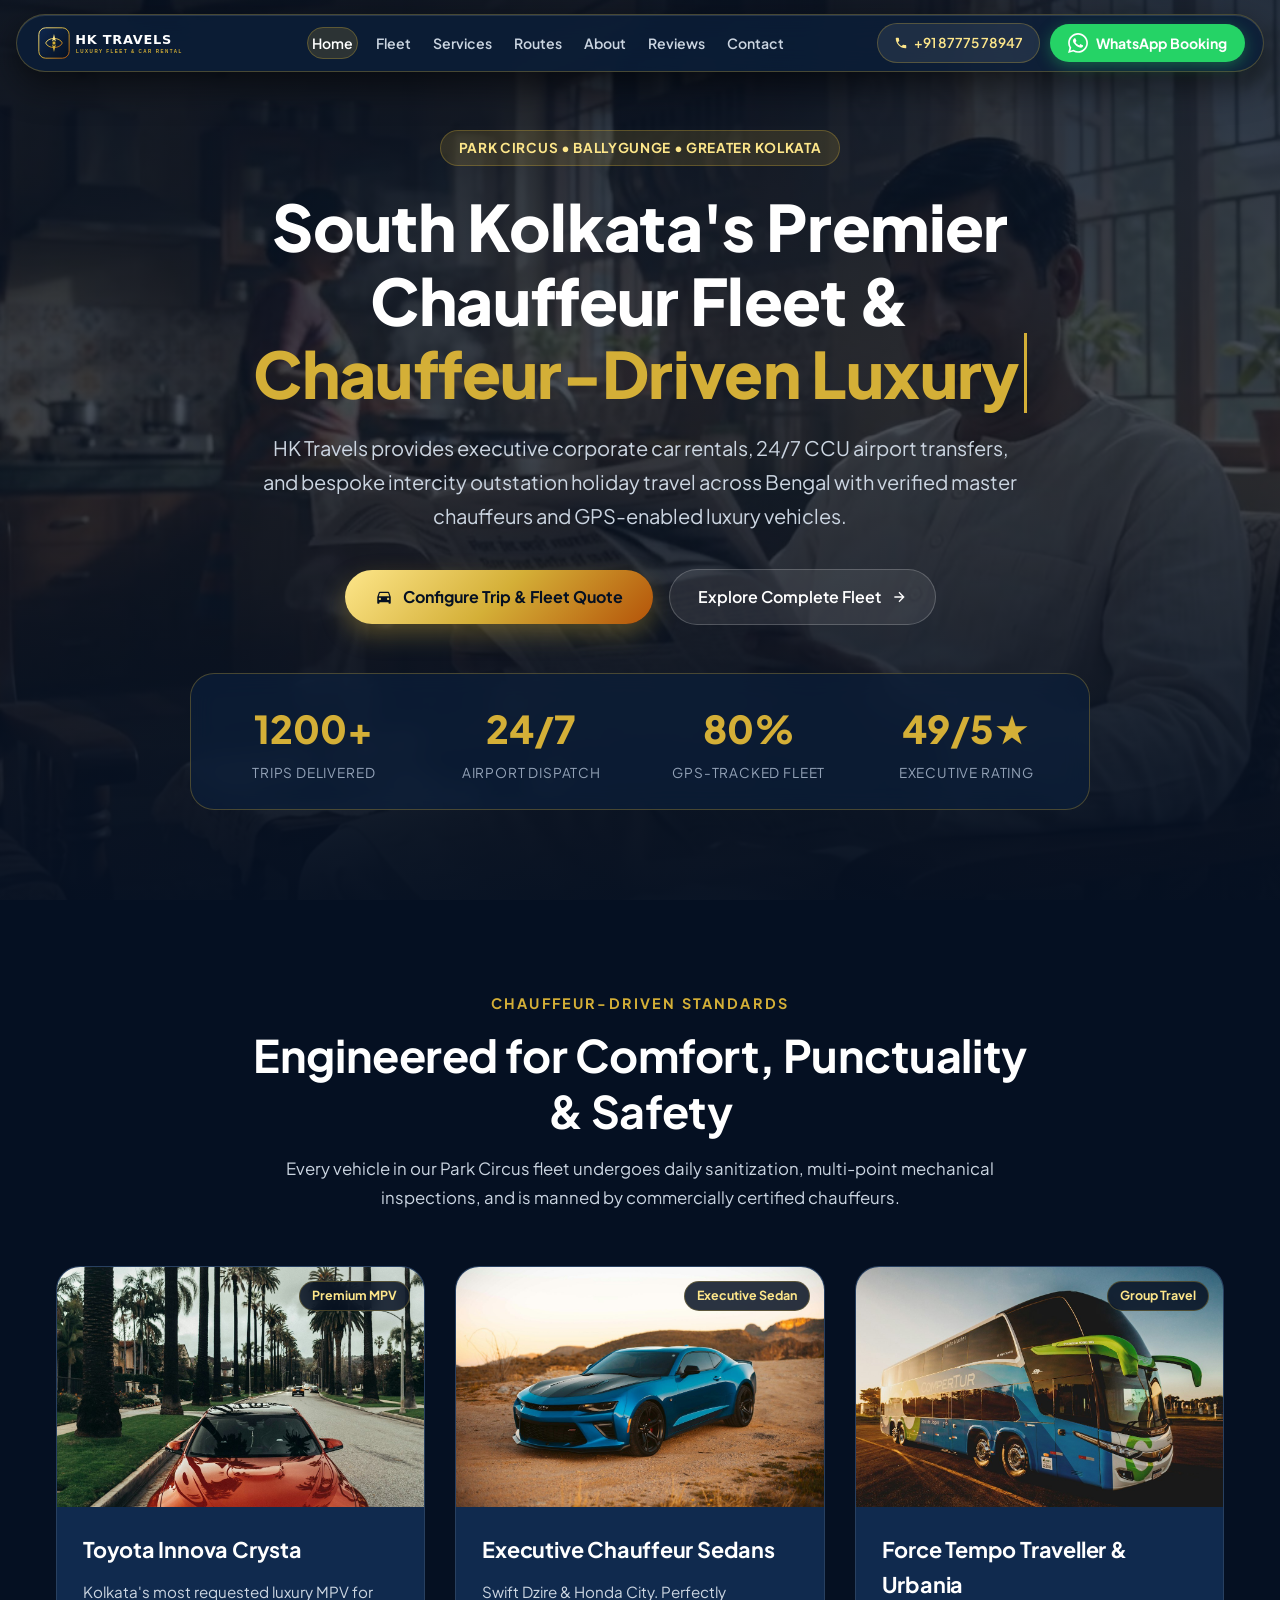
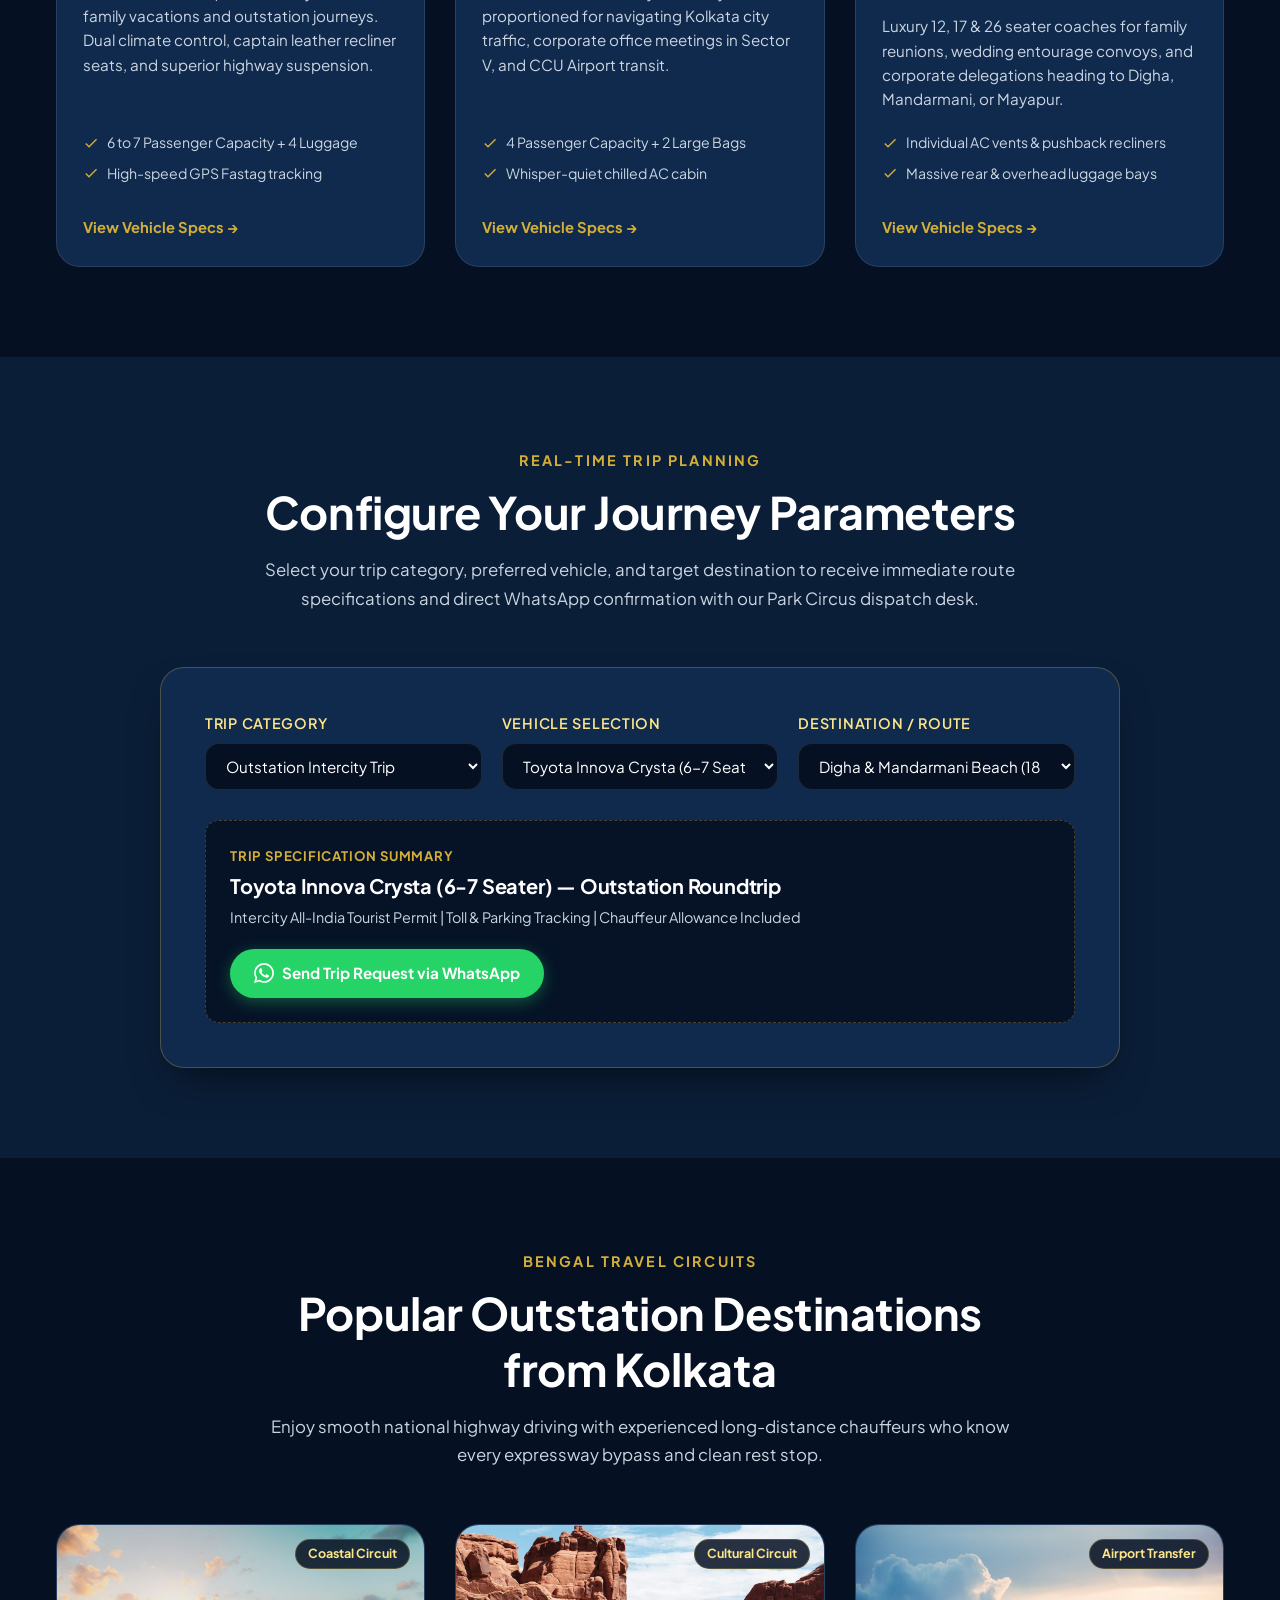
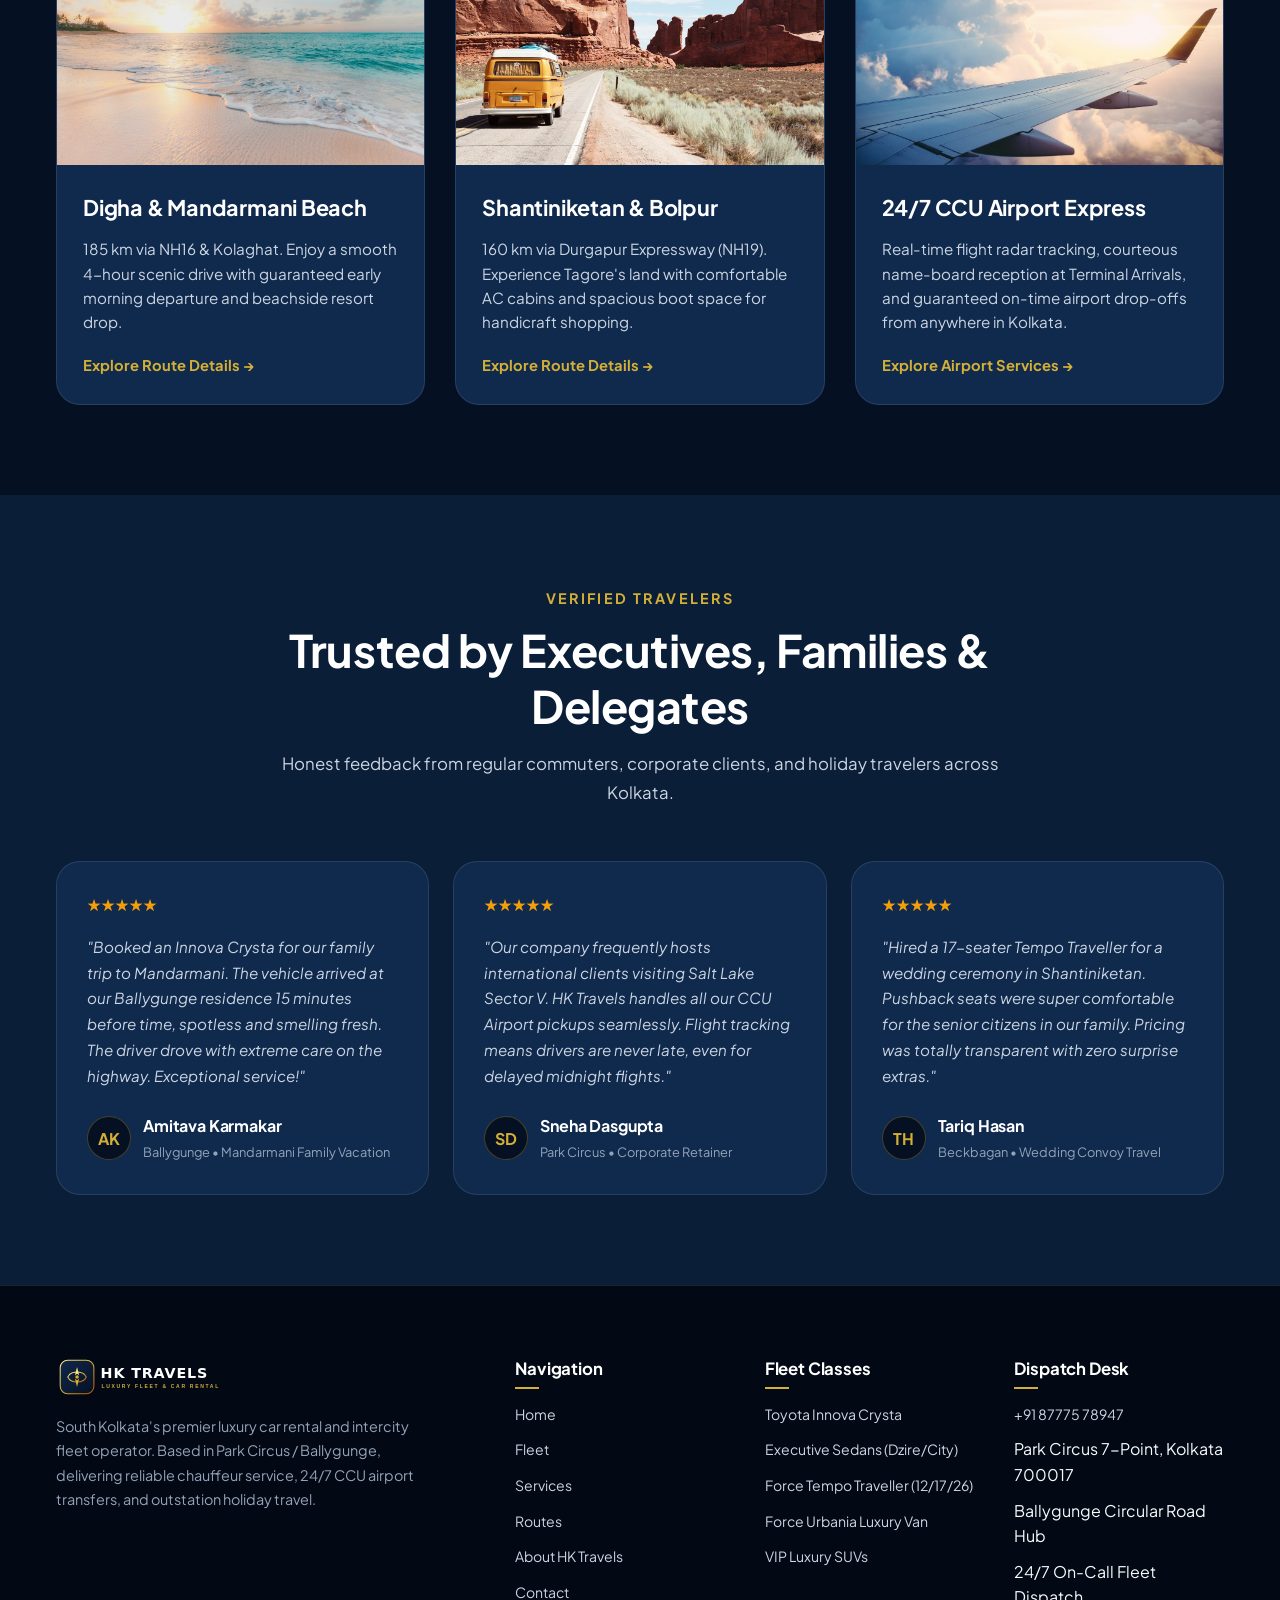
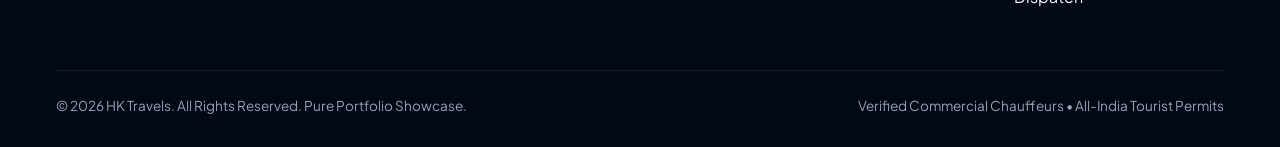
==== commit 3029c8c3: "Fix navbar single-line tabs and logo SVG XML format" ====
--- a/index.html
+++ b/index.html
@@ -23,12 +23,12 @@
       </a>
       <ul class="nav-links">
         <li><a href="index.html" class="nav-link active">Home</a></li>
-        <li><a href="fleet.html" class="nav-link">Our Fleet</a></li>
+        <li><a href="fleet.html" class="nav-link">Fleet</a></li>
         <li><a href="services.html" class="nav-link">Services</a></li>
-        <li><a href="routes.html" class="nav-link">Outstation Routes</a></li>
-        <li><a href="about.html" class="nav-link">About Us</a></li>
-        <li><a href="reviews.html" class="nav-link">Testimonials</a></li>
-        <li><a href="contact.html" class="nav-link">Book &amp; Contact</a></li>
+        <li><a href="routes.html" class="nav-link">Routes</a></li>
+        <li><a href="about.html" class="nav-link">About</a></li>
+        <li><a href="reviews.html" class="nav-link">Reviews</a></li>
+        <li><a href="contact.html" class="nav-link">Contact</a></li>
       </ul>
       <div class="nav-actions">
         <a href="tel:+918777578947" class="btn-nav-call" title="Call HK Travels 24/7">
@@ -49,12 +49,12 @@
   <!-- Mobile Drawer -->
   <div class="mobile-nav-drawer">
     <a href="index.html" class="nav-link active">Home</a>
-    <a href="fleet.html" class="nav-link">Our Fleet</a>
+    <a href="fleet.html" class="nav-link">Fleet</a>
     <a href="services.html" class="nav-link">Services</a>
-    <a href="routes.html" class="nav-link">Outstation Routes</a>
-    <a href="about.html" class="nav-link">About Us</a>
-    <a href="reviews.html" class="nav-link">Testimonials</a>
-    <a href="contact.html" class="nav-link">Book &amp; Contact</a>
+    <a href="routes.html" class="nav-link">Routes</a>
+    <a href="about.html" class="nav-link">About</a>
+    <a href="reviews.html" class="nav-link">Reviews</a>
+    <a href="contact.html" class="nav-link">Contact</a>
   </div>
 
   <!-- Hero Section with 16:9 Video -->
@@ -366,11 +366,11 @@
           <h4>Navigation</h4>
           <ul>
             <li><a href="index.html">Home</a></li>
-            <li><a href="fleet.html">Our Fleet</a></li>
+            <li><a href="fleet.html">Fleet</a></li>
             <li><a href="services.html">Services</a></li>
-            <li><a href="routes.html">Outstation Routes</a></li>
+            <li><a href="routes.html">Routes</a></li>
             <li><a href="about.html">About HK Travels</a></li>
-            <li><a href="contact.html">Book &amp; Contact</a></li>
+            <li><a href="contact.html">Contact</a></li>
           </ul>
         </div>
         <div class="footer-col">
--- a/style.css
+++ b/style.css
@@ -980,3 +980,62 @@
     text-align: center;
   }
 }
+
+/* Anti-Wrapping & Pill Optimization Standard */
+.nav-link, .nav-links a {
+  white-space: nowrap !important;
+  font-size: 0.88rem !important;
+  padding: 6px 4px !important;
+}
+.nav-links {
+  gap: 14px !important;
+  flex-wrap: nowrap !important;
+}
+.the-divine-nav {
+  max-width: 1240px !important;
+  gap: 12px !important;
+}
+.btn-nav-call, .btn-nav-wa {
+  white-space: nowrap !important;
+  flex-shrink: 0 !important;
+}
+
+/* ABSOLUTE NO-WRAP & FLOATING PILL STANDARDS */
+.nav-header-wrapper, .nav-pill-wrapper {
+  padding: 0 16px !important;
+}
+.the-divine-nav, .nav-pill, .header-inner {
+  max-width: 1300px !important;
+  width: 100% !important;
+  gap: 14px !important;
+  box-sizing: border-box !important;
+}
+.nav-brand, .brand {
+  flex-shrink: 0 !important;
+}
+.nav-brand img, .brand img {
+  object-fit: contain !important;
+}
+.nav-links {
+  gap: 14px !important;
+  flex-shrink: 1 !important;
+  list-style: none !important;
+}
+.nav-link, .nav-links a, .nav-links li a {
+  white-space: nowrap !important;
+  font-size: 0.88rem !important;
+  word-break: keep-all !important;
+}
+.nav-actions, .nav-action {
+  flex-shrink: 0 !important;
+  display: flex !important;
+  align-items: center !important;
+  gap: 10px !important;
+}
+.btn-nav-call, .btn-nav-wa, .nav-btn, .btn-cta-pill {
+  white-space: nowrap !important;
+  flex-shrink: 0 !important;
+  display: inline-flex !important;
+  align-items: center !important;
+  word-break: keep-all !important;
+}
